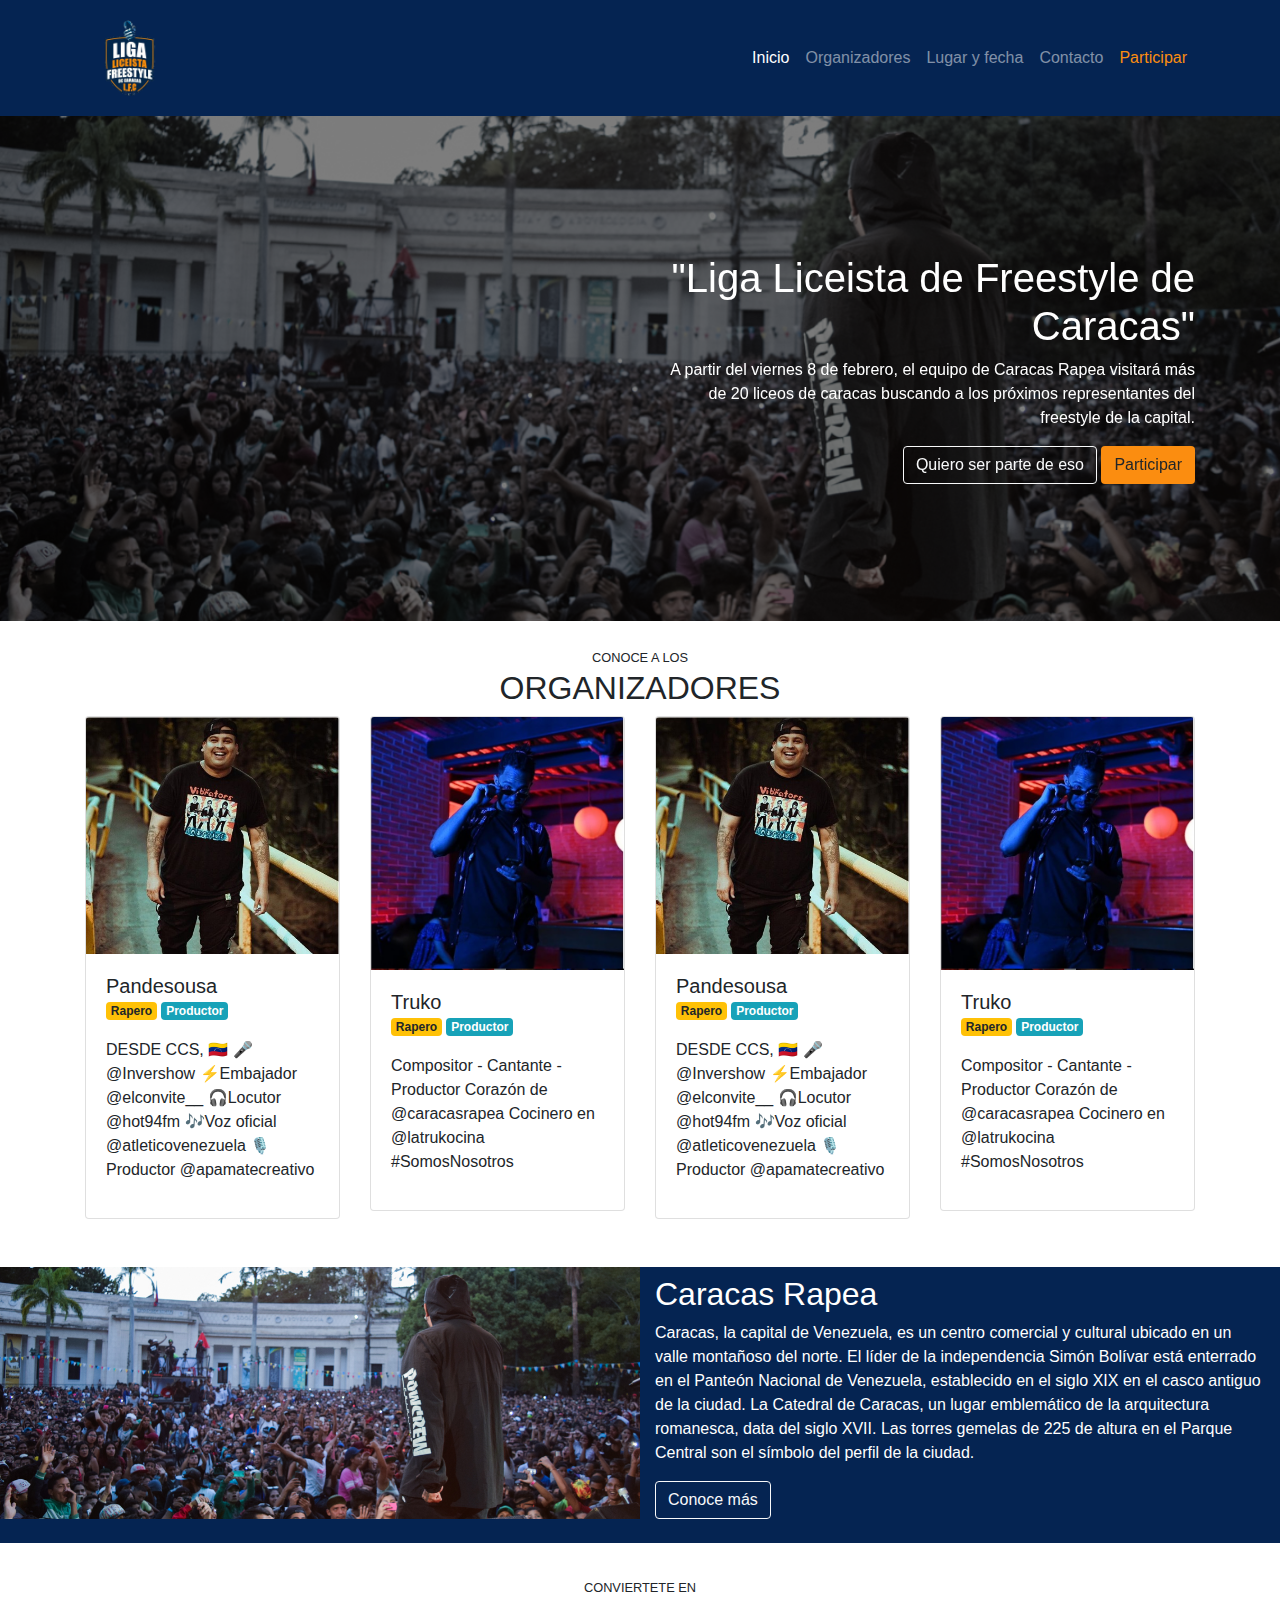
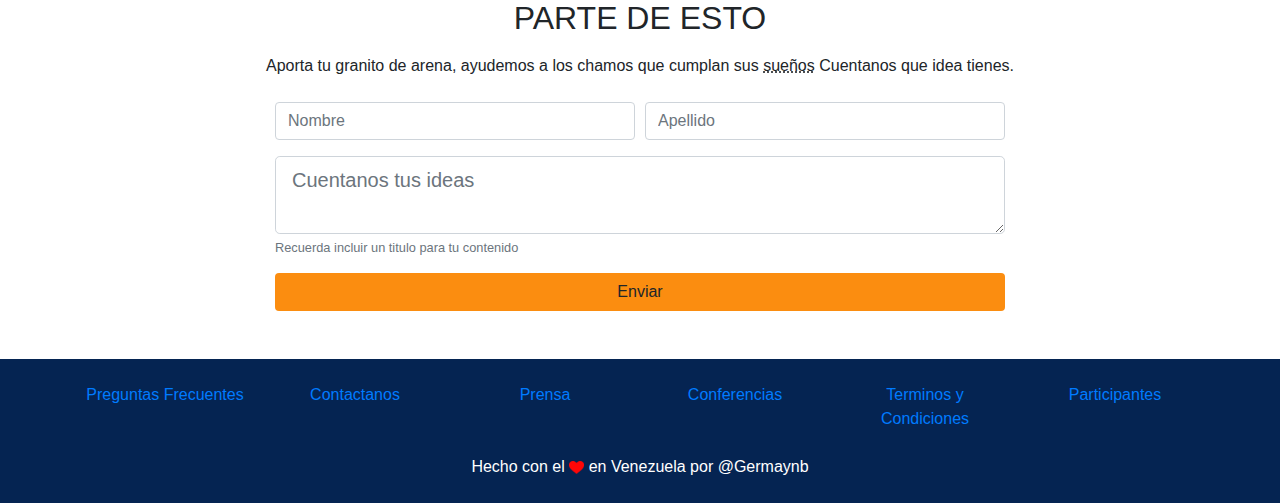
==== index.html @ 4dd12e39 "caracas" ====
<!doctype html>
<html lang="en">
  <head>
    <!-- Required meta tags -->
    <meta charset="utf-8">
    <meta name="viewport" content="width=device-width, initial-scale=1, shrink-to-fit=no">

    <!-- Bootstrap CSS -->
    <link rel="stylesheet" href="https://stackpath.bootstrapcdn.com/bootstrap/4.3.1/css/bootstrap.min.css" integrity="sha384-ggOyR0iXCbMQv3Xipma34MD+dH/1fQ784/j6cY/iJTQUOhcWr7x9JvoRxT2MZw1T" crossorigin="anonymous">
    <link rel="stylesheet" href="index.css">


    <title>Liga de Freestyle</title>
  </head>
  <body data-spy="scroll" data-target="#navbar" data-offset="130">

    <!-- header -->

    <nav id="header" class="navbar navbar-expand-lg navbar-dark bg-dark sticky-top">
        <div class="container">
        <a class="navbar-brand" href="#">
          <img src="img/hp.png" alt="PRUEBA"> 
          
        </a>
        <button class="navbar-toggler" type="button" data-toggle="collapse" data-target="#navbarSupportedContent" aria-controls="navbarSupportedContent" aria-expanded="false" aria-label="Toggle navigation">
          <span class="navbar-toggler-icon"></span>
        </button>
      
        <div class="collapse navbar-collapse" id="navbar">
          <ul class="navbar-nav ml-auto">
            <li class="nav-item ">
              <a class="nav-link" href="#main">Inicio</a>
            </li>
            <li class="nav-item">
              <a class="nav-link" href="#speakers">Organizadores</a>
            </li>
            <li class="nav-item">
                <a class="nav-link" href="#place-time">Lugar y fecha</a>
            </li>
            <li class="nav-item">
                <a class="nav-link" href="#formulario">Contacto</a>
            </li>
            <li class="nav-item">
                <a class="nav-link text-platzi" href="#" data-toggle="modal" data-target="#modalCompra">Participar</a>
            </li>
          </ul>
         
        </div>
      </div>
     </nav>


    <!-- end header -->


    <!-- main -->

    <main id="main">
    <div id="carousel" class="carousel slide carousel-fade" data-ride="carousel" data-pause="false">
        <div class="carousel-inner">
          <div class="carousel-item active">
            <img src="img/img1.jpg" class="d-block w-100" alt="img1">
          </div>
          <div class="carousel-item">
            <img src="img/img2.jpg" class="d-block w-100" alt="img2">
          </div>
          <div class="carousel-item">
            <img src="img/img3.jpg" class="d-block w-100" alt="img3">
          </div>
          <div class="overlay carousel-caption">
            <div class="container">
              <div class="row align-items-center">

                <div class="col-md-6 offset-md-6 text-center text-md-right">
                 <h1> "Liga Liceista de Freestyle de Caracas"</h1>
                 <p class="d-none d-md-block">A partir del viernes 8 de febrero, el equipo de Caracas Rapea visitará más de 20 liceos de caracas buscando a los próximos representantes del freestyle de la capital.</p>
                 <a href="#" class="btn btn-outline-light">Quiero ser parte de eso</a>
                 <button class="btn btn-platzi" data-toggle="modal" data-target="#modalCompra">Participar</button>
                </div>

                
              </div>
            </div>
          </div>
          </div>
   </div>
    </main>

    <!-- end main -->

    <!-- speakers -->

    <section id="speakers" class="mt-4 ">
      <div class="container">
        <div class="row">
          <div class="col text-center - text-uppercase">
            <small>Conoce a los</small>
            <h2>Organizadores</h2>
          </div>
        </div>
        <div class="row">
          <div class="col-sm-12 col-md-6 col-lg-3 mb-4"> 
              <div class="card ">
                  <img src="img/personajes/per1.jpg" class="card-img-top" alt="Pandesousa">
                  <div class="card-body">
                    <h5 class="card-title mb-0">Pandesousa</h5>
                    <div class="badges mb-2">
                      <span class="badge badge-warning">Rapero</span>
                      <span class="badge badge-info">Productor</span>

                    </div>
                    <p class="card-text"></p>DESDE CCS, 🇻🇪
                        🎤 @Invershow 
                        ⚡️Embajador @elconvite__ 
                        🎧Locutor @hot94fm
                        🎶Voz oficial @atleticovenezuela
                        🎙Productor @apamatecreativo</p>

                  </div>
                </div>
            </div>
            <div class="col-sm-12 col-md-6 col-lg-3 mb-4"> 
                <div class="card ">
                    <img src="img/personajes/per2.jpg" class="card-img-top" alt="Pandesousa">
                    <div class="card-body">
                      <h5 class="card-title mb-0">Truko</h5>
                      <div class="badges mb-2">
                          <span class="badge badge-warning">Rapero</span>
                          <span class="badge badge-info">Productor</span>
    
                        </div>
                      <p class="card-text"></p>
                      Compositor - Cantante - Productor 
                      Corazón de @caracasrapea 
                      Cocinero en @latrukocina 
                      #SomosNosotros  </p>
  
                    </div>
                  </div>
              </div>
              <div class="col-sm-12 col-md-6 col-lg-3 mb-4"> 
                  <div class="card ">
                      <img src="img/personajes/per1.jpg" class="card-img-top" alt="Pandesousa">
                      <div class="card-body">
                        <h5 class="card-title mb-0">Pandesousa</h5>
                        <div class="badges mb-2">
                            <span class="badge badge-warning">Rapero</span>
                            <span class="badge badge-info">Productor</span>
      
                          </div>
                        <p class="card-text"></p>DESDE CCS, 🇻🇪
                            🎤 @Invershow 
                            ⚡️Embajador @elconvite__ 
                            🎧Locutor @hot94fm
                            🎶Voz oficial @atleticovenezuela
                            🎙Productor @apamatecreativo</p>
    
                      </div>
                    </div>
                </div>
                <div class="col-sm-12 col-md-6 col-lg-3 mb-4"> 
                    <div class="card ">
                        <img src="img/personajes/per2.jpg" class="card-img-top" alt="Pandesousa">
                        <div class="card-body">
                          <h5 class="card-title mb-0">Truko</h5>
                          <div class="badges mb-2">
                              <span class="badge badge-warning">Rapero</span>
                              <span class="badge badge-info">Productor</span>
                          </div>
                          <p class="card-text"></p>
                          Compositor - Cantante - Productor 
                          Corazón de @caracasrapea 
                          Cocinero en @latrukocina 
                          #SomosNosotros</p>
      
                        </div>
                      </div>
                  </div>
          </div>
      </div>
    </section>

    <!-- end speakers -->

    <!-- lugar y fecha -->

    <section id="place-time" class="mt-4 mb-4">
      <div class="container-fluid">
        <div class="row">
          <div class="col-12 col-lg-6 pl-0 pr-0">
            <img src="img/img1.jpg" alt="caracas"/>

          </div>
          <div class="col-12  col-lg-6 pt-2 pb-4">
            <h2>Caracas Rapea</h2>
            <p>Caracas, la capital de Venezuela, es un centro comercial y 
              cultural ubicado en un valle montañoso del norte. El líder de la independencia Simón
               Bolívar está enterrado en el Panteón Nacional de Venezuela, establecido en el siglo 
               XIX en el casco antiguo de la ciudad. La Catedral de Caracas, un lugar emblemático de la
                arquitectura romanesca, data del siglo XVII. Las torres gemelas de 225 de altura en el Parque Central 
                son el símbolo del perfil de la ciudad.</p>

              <a class="btn btn-outline-light" href="https://www.venezuelatuya.com/caracas/index.htm">Conoce más</a>
          </div>
        </div>
      </div>



    </section>



    <!-- end lugar y fecha -->

    <!-- formulario -->

    <section id="formulario" class="pt-2 pb-4">

      <div class="container">
        <div class="row">
          <div class="col text-center text-uppercase pb-2">
            <small>Conviertete en</small>
            <h2>Parte de esto</h2>
          </div>
        </div>

          <div class="row">
              <div class="col text-center ">
                Aporta tu granito de arena, ayudemos a los chamos que cumplan sus 
                <abbr data-toggle="tooltip" title="Ideas Creativas">sueños</abbr>
                Cuentanos que idea tienes.
               </div>
          </div>
          <div class="row">
            <div class="col-md-10 offset-md-1 col-lg-8 offset-md-2 mt-4 mb-4">
            
              <form>
                  <div class="form-row">
                    <div class="form-group col-12 col-md-6 ">
                      <input type="text" class="form-control" placeholder="Nombre">
                    </div>
                    <div class="form-group col-12 col-md-6">
                      <input type="text" class="form-control" placeholder="Apellido">
                    </div>
                  </div>
                  <div class="form-row">
                    <div class=" form-group col">
                      <textarea name="text" class="form-control form-control-lg" placeholder="Cuentanos tus ideas"></textarea>
                      <small class="form-text text-muted">Recuerda incluir un titulo para tu contenido </small>
                    </div>
                  </div>
                  <div class="form-row">
                    <div class="col">
                      <button type="button" class="btn btn-platzi btn-block">Enviar</button>
                    </div>

                  </div>
                </form>
              </div>

          </div>
      <div>
      

    </section>

    <!-- end formulario -->

  

    <!--  footer -->
    <footer id="footer" class="pb-4 pt-4">
      <div class="container">
        <div class="row text-center">
          <div class="col-12 col-lg">
            <a href="#"> Preguntas Frecuentes</a>
          </div>
          <div class="col-12 col-lg">
              <a href="#"> Contactanos </a>
          </div>
          <div class="col-12 col-lg">
              <a href="#"> Prensa </a>
          </div>
          <div class="col-12 col-lg">
              <a href="#"> Conferencias </a>
          </div>
          <div class="col-12 col-lg">
              <a href="#"> Terminos y Condiciones </a>
          </div>
          <div class="col-12 col-lg">
              <a href="#"> Participantes </a>
          </div>  
          </div>

        <div class="row text text-center pt-4" style="color:white;">
          <div class="col-12">

            Hecho con el <img src="img/corazon.png" style="width:15px"> en Venezuela por @Germaynb

          </div>

        </div>            
      </div>
    </footer>
    <!-- end footer --> 
    
    <!-- modal -->

    <div class="modal fade" id="modalCompra" tabindex="-1" role="dialog" aria-labelledby="exampleModalCenterTitle" aria-hidden="true">
      <div class="modal-dialog modal-dialog-centered" role="document">
        <div class="modal-content">
          <div class="modal-header">
            <h5 class="modal-title" id="exampleModalCenterTitle">Comentario</h5>
            <button type="button" class="close" data-dismiss="modal" aria-label="Close">
              <span aria-hidden="true">&times;</span>
            </button>
          </div>
          <div class="modal-body">
          <form>
            <div class="form-row">
              <div class="form-group col"> 


              </div>

            </div>
          </form>
          </div>
          <div class="modal-footer">
            <button type="button" class="btn btn-secondary" data-dismiss="modal">Cancelar</button>
            <button type="button" class="btn btn-platzi"> Participar </button>
          </div>
        </div>
      </div>
    </div>
    
    <!-- end modal  -->


    <!-- Optional JavaScript -->
    <!-- jQuery first, then Popper.js, then Bootstrap JS -->
    <script src="https://code.jquery.com/jquery-3.3.1.slim.min.js" integrity="sha384-q8i/X+965DzO0rT7abK41JStQIAqVgRVzpbzo5smXKp4YfRvH+8abtTE1Pi6jizo" crossorigin="anonymous"></script>
    <script src="https://cdnjs.cloudflare.com/ajax/libs/popper.js/1.14.7/umd/popper.min.js" integrity="sha384-UO2eT0CpHqdSJQ6hJty5KVphtPhzWj9WO1clHTMGa3JDZwrnQq4sF86dIHNDz0W1" crossorigin="anonymous"></script>
    <script src="https://stackpath.bootstrapcdn.com/bootstrap/4.3.1/js/bootstrap.min.js" integrity="sha384-JjSmVgyd0p3pXB1rRibZUAYoIIy6OrQ6VrjIEaFf/nJGzIxFDsf4x0xIM+B07jRM" crossorigin="anonymous"></script>
    <script src="index.js"></script>
  </body>
</html>
---- index.css ----
.text-platzi{

    color:#fb8d10 !important;
}


.btn-platzi{
    background-color:#fb8d10;
}
.btn-platzi:hover{

    background-color: #cf740b;
}

#header{
    background-color: #052452 !important ;

}
#header img{
    width: 90px;
}


#main .carousel-inner img{

    max-height: 70vh;
    object-fit: coner;
    filter: grayscale(70%)

}

#carousel {
    position: relative;
}

#carousel .overlay{
    position: absolute;
    top: 0 ;
    bottom: 0 ;
    left: 0;
    right: 0;
    background-color: rgba(0, 0, 0, 0.5);
    color: white;
}

#carousel .overlay .container , 
#carousel .overlay .row{
    height:100% ;

}
#place-time{
    background-color: #052452;
    color: white;
}
#place-time img{

    max-width: 100%;
}
#footer {

background: #052452 !important;

}
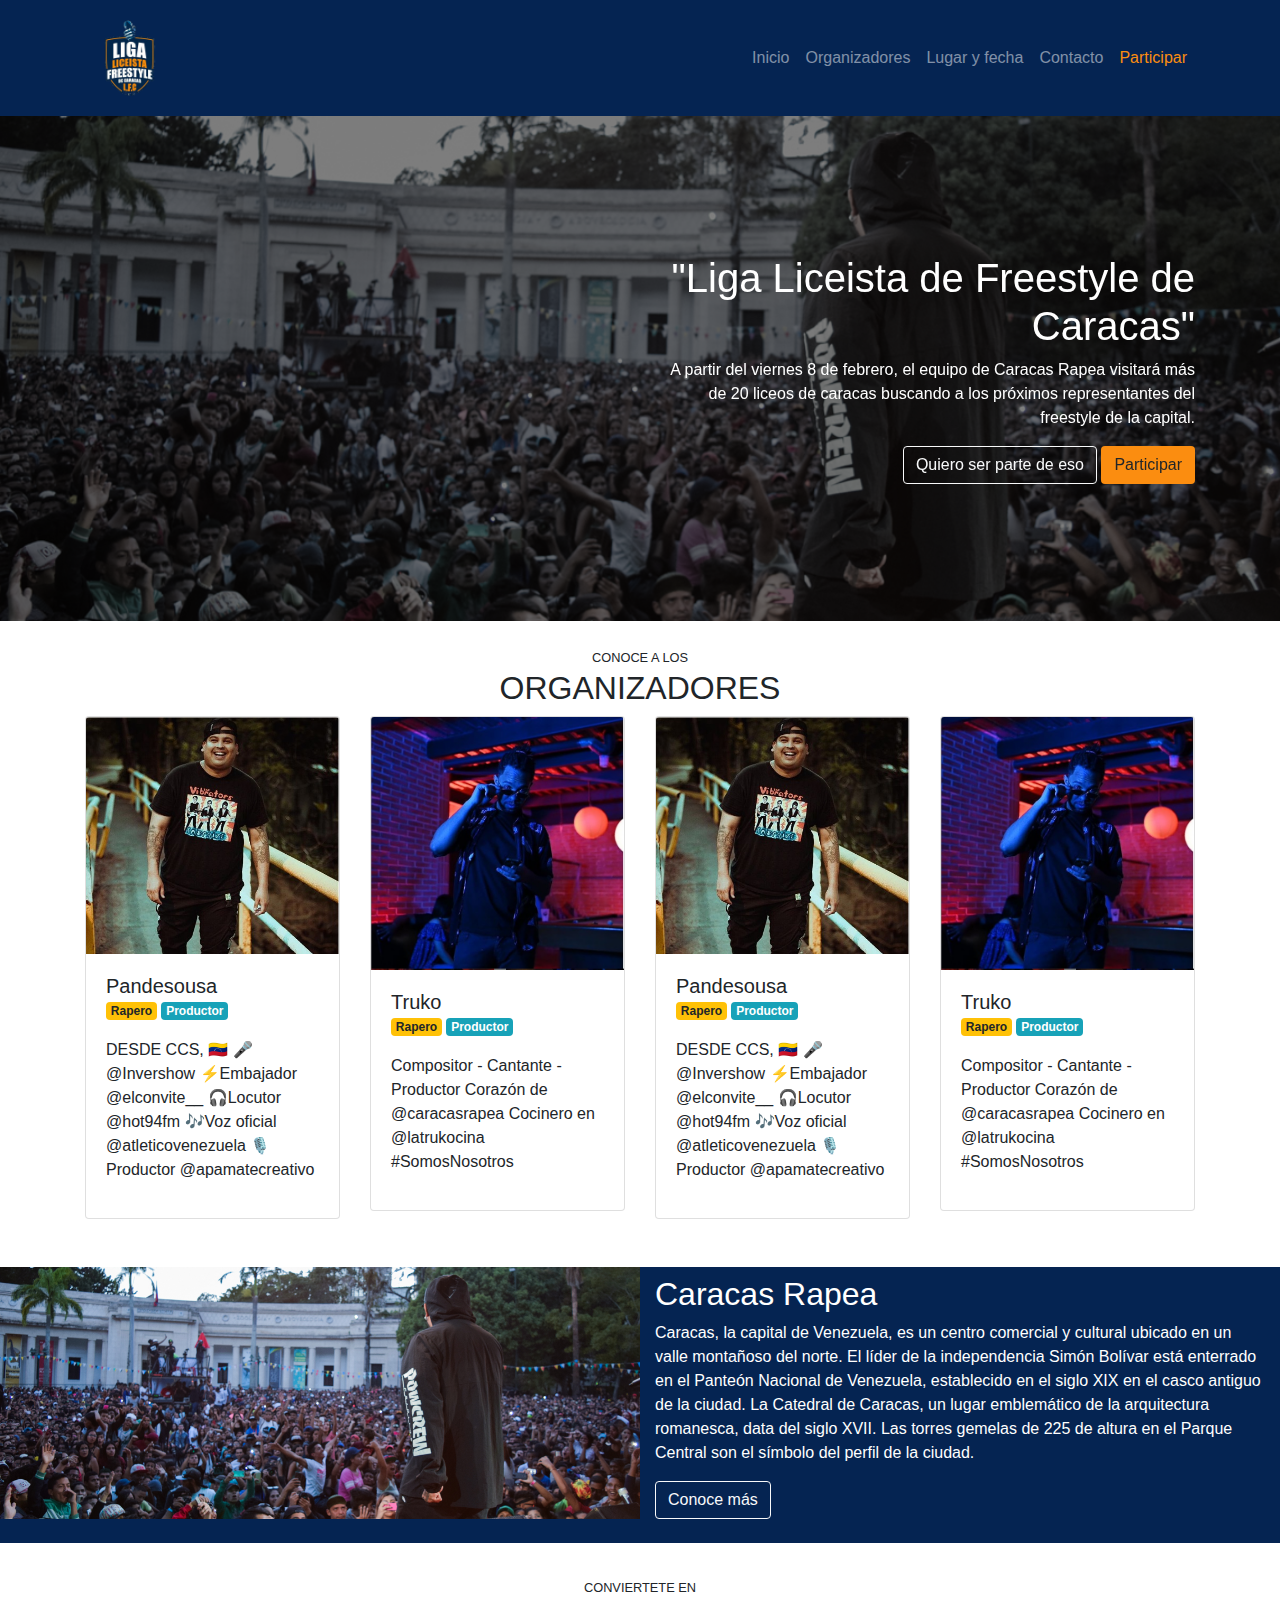
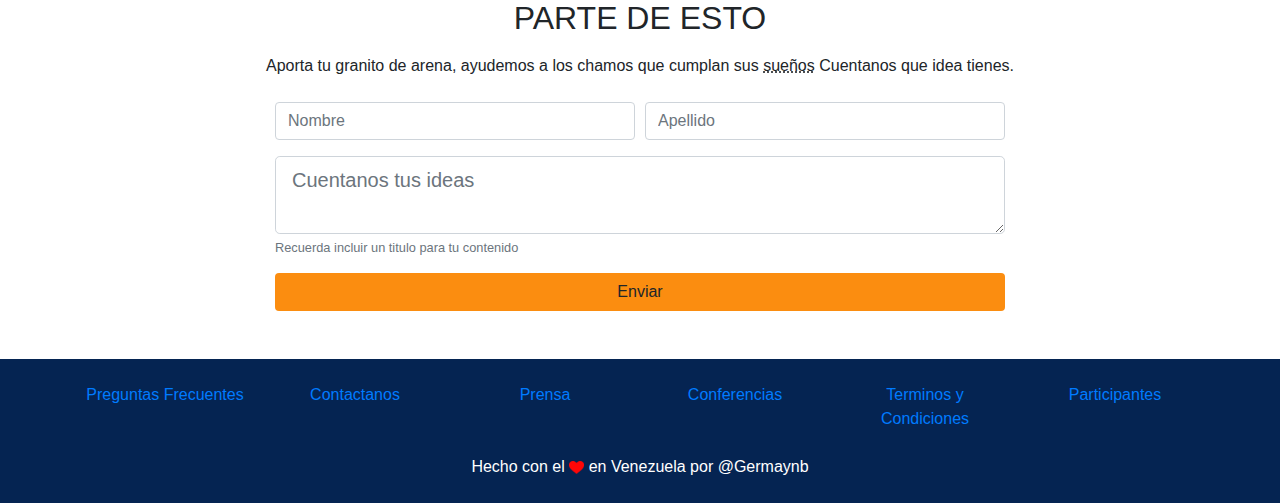
==== commit 9e652ce8: "cambios" ====
--- a/index.html
+++ b/index.html
@@ -26,7 +26,7 @@
           <span class="navbar-toggler-icon"></span>
         </button>
       
-        <div class="collapse navbar-collapse" id="navbar">
+        <div class="collapse navbar-collapse" id="navbarSupportedContent">
           <ul class="navbar-nav ml-auto">
             <li class="nav-item ">
               <a class="nav-link" href="#main">Inicio</a>
@@ -72,10 +72,11 @@
               <div class="row align-items-center">
 
                 <div class="col-md-6 offset-md-6 text-center text-md-right">
-                 <h1> "Liga Liceista de Freestyle de Caracas"</h1>
+                 <h1 class=" d-md-small"> "Liga Liceista de Freestyle de Caracas"</h1>
                  <p class="d-none d-md-block">A partir del viernes 8 de febrero, el equipo de Caracas Rapea visitará más de 20 liceos de caracas buscando a los próximos representantes del freestyle de la capital.</p>
-                 <a href="#" class="btn btn-outline-light">Quiero ser parte de eso</a>
-                 <button class="btn btn-platzi" data-toggle="modal" data-target="#modalCompra">Participar</button>
+                  <div class="d-none d-md-block">
+                 <a href="#" class=" btn btn-outline-light ">Quiero ser parte de eso</a>
+                 <button class="btn btn-platzi " data-toggle="modal" data-target="#modalCompra">Participar</button></div>
                 </div>
 
                 
